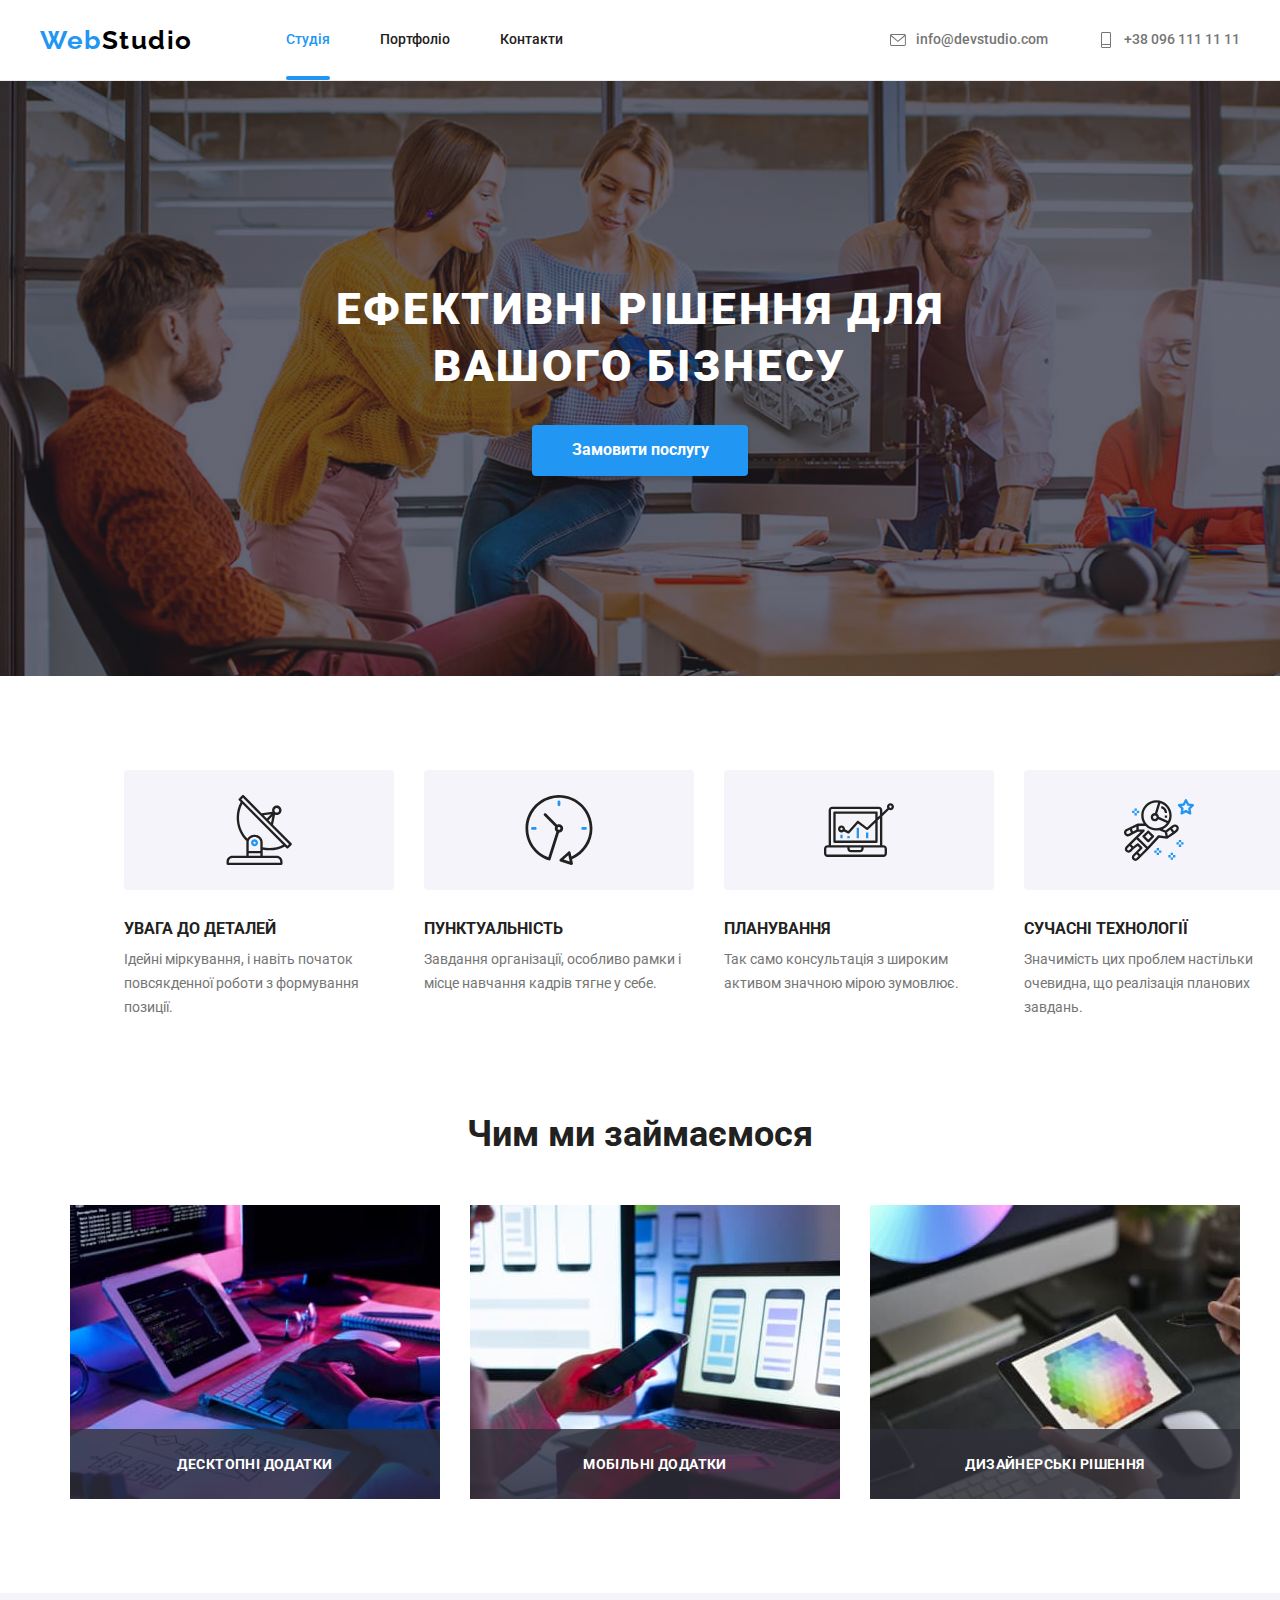
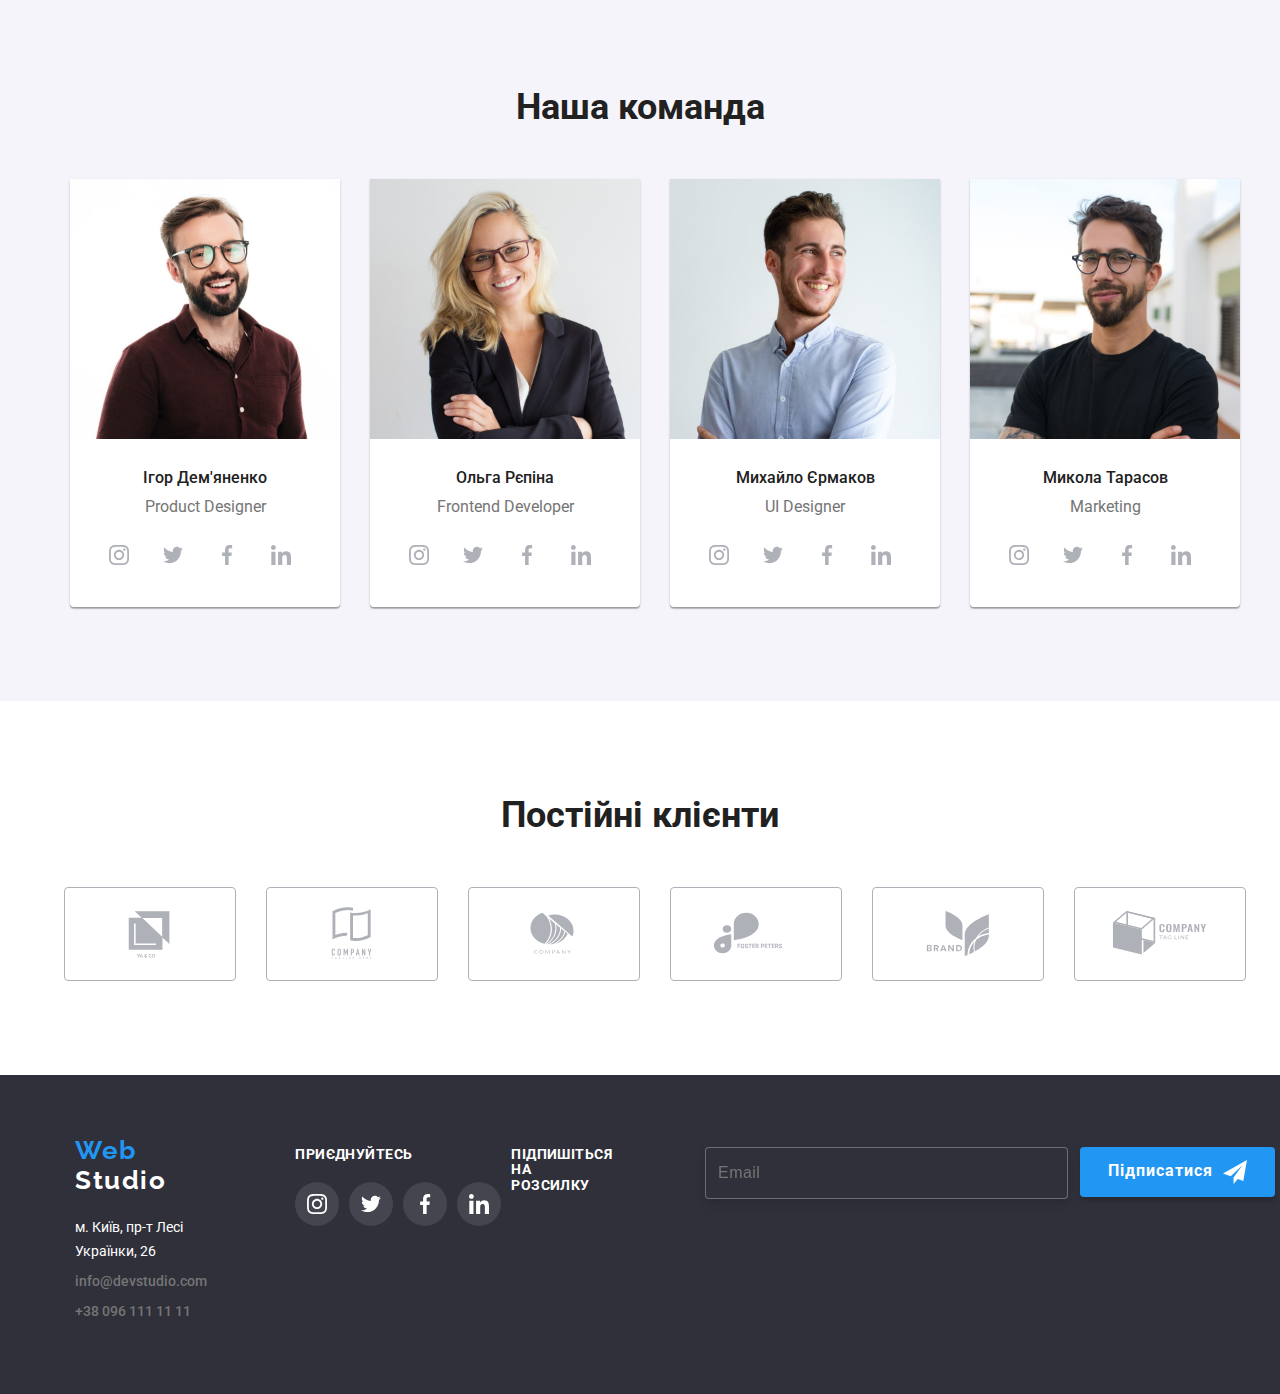
==== index.html @ 4f71681f "update files" ====
<!DOCTYPE html>
<html lang="en">

<head>
    <meta charset="UTF-8">
    <meta http-equiv="X-UA-Compatible" content="IE=edge">
    <meta name="viewport" content="width=device-width, initial-scale=1.0">
    <link rel="preconnect" href="https://fonts.googleapis.com">
    <link rel="preconnect" href="https://fonts.gstatic.com" crossorigin>
    <link
        href="https://fonts.googleapis.com/css2?family=Raleway:wght@700&family=Roboto:wght@400;500;700;900&display=swap"
        rel="stylesheet">
    <title>Document</title>
    <link rel="stylesheet" href="./css/styles.css">
    <link rel="stylesheet" href="./css/normalise.css">
</head>

<body>
    <!--ШАПКА САЙТУ-->
    <header class="header">
        <div class="container flex-container">
            <nav class="flex-container">

                <a href="index.html" class="logo"><span class="logo-accent">Web</span>Studio</a>


                <ul class="site-nav list">
                    <li class="nav-item"> <a class="nav-link link current item-currents" href="./index.html">Студія</a></li>
                    <li class="nav-item"> <a class="nav-link link item-currents" href="./portfolio.html">Портфоліо</a></li>
                    <li class="nav-item"> <a class="nav-link link item-currents" href="">Контакти</a></li>
                </ul>
            </nav>
            <div class="nav-contacts">
                <ul class="contacts-header list">

                    <li class="social-item-header header-mail">
                        <a class="nav-contacts link" href="mailto:info@devstudio.com">

                            <svg viewBox="0 0 100 100" width="16">
                                <use xlink:href="./images1/sprite.svg#icon-mail"></use>
                            </svg>info@devstudio.com

                        </a>
                    </li>


                    <li class="social-item-header header-tel">

                        <a class=" nav-contacts link" href="tel:+380961111111">

                            <svg viewBox="0 0 100 100" width="16">
                                <use xlink:href="./images1/sprite.svg#icon-telephone"></use>
                            </svg>+38 096 111 11 11
                        </a>
                    </li>

                </ul>
            </div>

        </div>
    </header>
    <main class="main">
        <!--БЛОК ГЕРОЙ-->

        <section class="banner">
            <div class="container">
                <h1 class="hero-title">Ефективні рішення для вашого бізнесу</h1>
                <button type="button" class="button-hero" data-modal-open >Замовити послугу</button>
            </div>
        </section>

        <!-- FORM -->
        
        <div class="backdrop is-hidden" data-modal>
            <div class="modal">
        
                <button type="button" class="close-button" data-modal-close>
                    <svg viewBox="0 0 100 100" width="11" height="11">
                        <use xlink:href="./images1/sprite.svg#icon-modal-close"></use>
                    </svg>
                </button>
        
                <p class="modal-title">Залиште свої дані, ми вам передзвонимо</p>
        
                <form>
        
                    <div class="form-element">
                        <label class="label" for="name">Ім'я</label>
                        <div class="input-wrap">
        
                            <input class="form-name input-form" type="text" name="name" id="name" />
                            <svg class="input-svg" viewBox="0 0 100 100" width="18" height="18">
                                <use xlink:href="./images1/sprite.svg#icon-form-person"></use>
                            </svg>
                        </div>
        
                    </div>
        
                    <div class="form-element">
                        <label class="label" for="tel">Телефон</label>
                        <div class="input-wrap">
        
                            <input class="form-tel input-form" type="tel" name="tel" id="tel"
                                pattern="+[0-9]{2}-[0-9]{3}-[0-9]{3}-[0-9]{2}-[0-9]{2}" />
                            <svg class="input-svg" viewBox="0 0 100 100" width="18" height="18">
                                <use xlink:href="./images1/sprite.svg#icon-form-phone"></use>
                            </svg>
                        </div>
        
                    </div>
        
                    <div class="form-element">
                        <label class="label" for="mail">Пошта</label>
                        <div class="input-wrap">
        
                            <input class="form-mail input-form" type="email" name="mail" id="mail" />
                            <svg class="input-svg" viewBox="0 0 100 100" width="18" height="18">
                                <use xlink:href="./images1/sprite.svg#icon-form-email"></use>
                            </svg>
                        </div>
        
                    </div>
        
                    <div class="form-element">
                        <label class="label" for="search">Коментар</label>
        
                        <textarea class="form-textarea" name="" id="" cols="30" rows="20"
                            placeholder="Введіть текст"></textarea>
        
                    </div>
        
                    <div class="accept">
        
                        <input type="checkbox" name="accept" value="accept" id="accept" class="visually-hidden" />
        
                        <div class="checkbox">
                            <label class="label-accept" for="accept">
                                <svg viewBox="0 0 100 100" width="12">
                                    <use xlink:href="./images1/sprite.svg#icon-tick"></use>
                                </svg>
                        
        
                           <p class="text-in-checkbox">Погоджуюся з розсилкою та приймаю <span>
                            <a class="contract-link link" href="">Умови договору</a> </span></p>

                        </label>
                        </div>
                    </div>
                    
        
                    <button type="submit" class="form-btn">Відправити</button>
        
                    
                </form>
        
        
            </div>
        
        </div>

        <!--ПЕРЕВАГИ-->
        <section class="section">
            <div class="container ">
                <h2 hidden>Переваги</h2>
            </div>
            <ul class="benefits-list">
                <li class="benefits-item">
                    <div class="benefits-svg ">

                        <svg viewBox="0 0 100 100" width="70" class="icon shape-codepen">
                            <use xlink:href="./images1/sprite.svg#icon-antena-1"></use>
                        </svg>

                    </div>

                    <h3 class="title-about">УВАГА ДО ДЕТАЛЕЙ</h3>
                    <p class="description">Ідейні міркування, і навіть початок повсякденної роботи з формування позиції.
                    </p>

                </li>
                <li class="benefits-item">
                    <div class="benefits-svg">

                        <svg viewBox="0 0 100 100" width="70" class="icon shape-codepen">
                            <use xlink:href="./images1/sprite.svg#icon-clock-2"></use>
                        </svg>

                    </div>

                    <h3 class="title-about">ПУНКТУАЛЬНІСТЬ</h3>
                    <p class="description">Завдання організації, особливо рамки і місце навчання кадрів тягне у себе.
                    </p>

                </li>
                <li class="benefits-item">
                    <div class="benefits-svg">

                        <svg viewBox="0 0 100 100" width="70" class="icon shape-codepen">
                            <use xlink:href="./images1/sprite.svg#icon-diagram-3"></use>
                        </svg>

                    </div>

                    <h3 class="title-about">ПЛАНУВАННЯ</h3>
                    <p class="description">Так само консультація з широким активом значною мірою зумовлює.</p>

                </li>

                <li class="benefits-item">
                    <div class="benefits-svg">

                        <svg viewBox="0 0 100 100" width="70" class="icon shape-codepen">
                            <use xlink:href="./images1/sprite.svg#icon-astronaut-4"></use>
                        </svg>

                    </div>

                    <h3 class="title-about">СУЧАСНІ ТЕХНОЛОГІЇ</h3>
                    <p class="description">Значимість цих проблем настільки очевидна, що реалізація планових завдань.
                    </p>

                </li>
            </ul>
            </div>
        </section>
        <!--ЧИМ ЗАЙМАЄМОСЯ-->
        <section class="section-works">
            <div class="container">
                <h2 class="section-title">Чим ми займаємося</h2>

                <ul class="work-list list">
                    <li class="work-item">
                        <div class="work-text"><p class="text-on-photo">ДЕСКТОПНІ ДОДАТКИ</p></div>
                        <img class="card-img" src="./images1/img.jpg" alt=" робота з планшетом " width="370">
                        
                    </li>

                    <li class="work-item">
                        <div class="work-text"><p class="text-on-photo">МОБІЛЬНІ ДОДАТКИ</p></div>

                        <img class="card-img" src="./images1/img2.jpg" alt=" робота з телефоном " width="370">
                        
                    </li>

                    <li class="work-item">
                        <div class="work-text"><p class="text-on-photo">ДИЗАЙНЕРСЬКІ РІШЕННЯ</p></div>

                        <img class="card-img" src="./images1/img3.jpg" alt=" робота з підбором кольорів " width="370">
                        
                    </li>
                </ul>
            </div>
        </section>
        <!--НАША КОМАНДА-->
        <section class="section-team">

            <h2 class="section-title">Наша команда</h2>

            <div class="container">

                <ul class="team-member-list">

                    <li class="team-item">
                        <article class="team-card">
                            <div class="team-card-thumb">
                                <img class="card-img" src="./images1/team-member1.jpg"
                                    alt=" учасник команди Ігор Дем'яненко" width="270">
                            </div>
                            <div class="team-card-content">

                                <h3 class="team-member">Ігор Дем'яненко</h3>

                                <p class="job-education">Product Designer</p>
                                <ul class="team-card-social list">
                                    <li class="social-item">
                                        <a class="social-link link" href="">
                                            <svg viewBox="0 0 100 100" width="20" height="20">
                                                <use xlink:href="./images1/sprite.svg#icon-instagram-1"></use>
                                            </svg>
                                        </a>
                                    </li>
                                    <li class="social-item">
                                        <a class="social-link link" href="">
                                            <svg viewBox="0 0 100 100" width="20" height="20">
                                                <use xlink:href="./images1/sprite.svg#icon-twitter-2"></use>
                                            </svg>
                                        </a>
                                    </li>
                                    <li class="social-item">
                                        <a class=" social-link link" href="">
                                            <svg viewBox="0 0 100 100" width="20" height="20">
                                                <use xlink:href="./images1/sprite.svg#icon-facebook-3"></use>
                                            </svg>
                                        </a>
                                    </li>
                                    <li class="social-item">
                                        <a class="social-link link" href="">
                                            <svg viewBox="0 0 100 100" width="20" height="20">
                                                <use xlink:href="./images1/sprite.svg#icon-linkedin-4"></use>
                                            </svg>
                                        </a>
                                    </li>
                                </ul>

                            </div>
                        </article>
                    </li>


                    <li class="team-item">
                        <article class="team-card">
                            <div class="card-thumb">
                                <img class="card-img" src="./images1/team-member2.jpg"
                                    alt=" учасник команди Ольга Рєпіна" width="270">
                            </div>
                            <div class="team-card-content">

                                <h3 class="team-member">Ольга Рєпіна</h3>

                                <p class="job-education">Frontend Developer</p>
                                <ul class="team-card-social list">
                                    <li class="social-item">
                                        <a class="social-link link" href="">
                                            <svg viewBox="0 0 100 100" width="20" height="20">
                                                <use xlink:href="./images1/sprite.svg#icon-instagram-1"></use>
                                            </svg>
                                        </a>
                                    </li>
                                    <li class="social-item">
                                        <a class="social-link link" href="">
                                            <svg viewBox="0 0 100 100" width="20" height="20">
                                                <use xlink:href="./images1/sprite.svg#icon-twitter-2"></use>
                                            </svg>
                                        </a>
                                    </li>
                                    <li class="social-item">
                                        <a class=" social-link link" href="">
                                            <svg viewBox="0 0 100 100" width="20" height="20">
                                                <use xlink:href="./images1/sprite.svg#icon-facebook-3"></use>
                                            </svg>
                                        </a>
                                    </li>
                                    <li class="social-item">
                                        <a class="social-link link" href="">
                                            <svg viewBox="0 0 100 100" width="20" height="20">
                                                <use xlink:href="./images1/sprite.svg#icon-linkedin-4"></use>
                                            </svg>
                                        </a>
                                    </li>
                                </ul>

                            </div>
                        </article>
                    </li>

                    <li class="team-item">
                        <article class="team-card">
                            <div class="card-thumb">
                                <img class="card-img" src="./images1/team-member3.jpg"
                                    alt=" учасник команди Микола Тарасов" width="270">
                            </div>
                            <div class="team-card-content">

                                <h3 class="team-member">Михайло Єрмаков</h3>

                                <p class="job-education">UI Designer</p>
                                <ul class="team-card-social list">
                                    <li class="social-item">
                                        <a class="social-link link" href="">
                                            <svg viewBox="0 0 100 100" width="20" height="20">
                                                <use xlink:href="./images1/sprite.svg#icon-instagram-1"></use>
                                            </svg>
                                        </a>
                                    </li>
                                    <li class="social-item">
                                        <a class="social-link link" href="">
                                            <svg viewBox="0 0 100 100" width="20" height="20">
                                                <use xlink:href="./images1/sprite.svg#icon-twitter-2"></use>
                                            </svg>
                                        </a>
                                    </li>
                                    <li class="social-item">
                                        <a class=" social-link link" href="">
                                            <svg viewBox="0 0 100 100" width="20" height="20">
                                                <use xlink:href="./images1/sprite.svg#icon-facebook-3"></use>
                                            </svg>
                                        </a>
                                    </li>
                                    <li class="social-item">
                                        <a class="social-link link" href="">
                                            <svg viewBox="0 0 100 100" width="20" height="20">
                                                <use xlink:href="./images1/sprite.svg#icon-linkedin-4"></use>
                                            </svg>
                                        </a>
                                    </li>
                                </ul>

                            </div>
                        </article>
                    </li>

                    <li class="team-item">
                        <article class="team-card">
                            <div class="card-thumb">
                                <img class="card-img" src="./images1/team-member4.jpg"
                                    alt=" учасник команди Михайло Єрмаков" width="270">
                            </div>
                            <div class="team-card-content">

                                <h3 class="team-member">Микола Тарасов</h3>

                                <p class="job-education">Marketing</p>
                                <ul class="team-card-social list">
                                    <li class="social-item">
                                        <a class="social-link link" href="">
                                            <svg viewBox="0 0 100 100" width="20" height="20">
                                                <use xlink:href="./images1/sprite.svg#icon-instagram-1"></use>
                                            </svg>
                                        </a>
                                    </li>
                                    <li class="social-item">
                                        <a class="social-link link" href="">
                                            <svg viewBox="0 0 100 100" width="20" height="20">
                                                <use xlink:href="./images1/sprite.svg#icon-twitter-2"></use>
                                            </svg>
                                        </a>
                                    </li>
                                    <li class="social-item">
                                        <a class=" social-link link" href="">
                                            <svg viewBox="0 0 100 100" width="20" height="20">
                                                <use xlink:href="./images1/sprite.svg#icon-facebook-3"></use>
                                            </svg>
                                        </a>
                                    </li>
                                    <li class="social-item">
                                        <a class="social-link link" href="">
                                            <svg viewBox="0 0 100 100" width="20" height="20">
                                                <use xlink:href="./images1/sprite.svg#icon-linkedin-4"></use>
                                            </svg>
                                        </a>
                                    </li>
                                </ul>

                            </div>
                        </article>
                    </li>

                </ul>

        </section>

        <!--ПОСТІЙНІ КЛІЕНТИ-->
        <section class="section-clients">
            <div class="container">
                <h2 class="section-title">Постійні клієнти</h2>
                <ul class="clients list">
                    <li class="clients-item">
                        <a class="clients-link link" href="">
                            <svg  width="106" height="60">
                                <use xlink:href="./images1/sprite.svg#icon-clients-1"></use>
                            </svg>
                        </a>
                    </li>
                    <li class="clients-item">
                        <a class="clients-link link" href="">
                            <svg width="106" height="60">
                                <use xlink:href="./images1/sprite.svg#icon-clients-2"></use>
                            </svg>
                        </a>
                    </li>
                    <li class="clients-item">
                        <a class="clients-link link" href="">
                            <svg width="106" height="60">
                                <use xlink:href="./images1/sprite.svg#icon-clients-3"></use>
                            </svg>
                        </a>
                    </li>
                    <li class="clients-item">
                        <a class="clients-link link" href="">
                            <svg width="106" height="60">
                                <use xlink:href="./images1/sprite.svg#icon-clients-4"></use>
                            </svg>
                        </a>
                    </li>
                    <li class="clients-item">
                        <a class="clients-link link" href="">
                            <svg width="106" height="60">
                                <use xlink:href="./images1/sprite.svg#icon-clients-5"></use>
                            </svg>
                        </a>
                    </li>
                    <li class="clients-item">
                        <a class="clients-link link" href="">
                            <svg width="106" height="60">
                                <use xlink:href="./images1/sprite.svg#icon-clients-6"></use>
                            </svg>
                        </a>
                    </li>
                </ul>
            </div>
        </section>
    </main>

    <!--ФУТЕР-->

    <footer class="footer">
        <div class="container">
            <div class="footer-flex-wrapper">
                <div class="footer-nav">
                    <a href="index.html" class="logo-footer"> <span class="logo-accent">Web</span> <span
                            class="footer-studio">Studio</span>
                    </a>
                    <address>

                        <ul class="contacts-footer list">
                            <li class="item"> <a
                                    href="https://www.google.com.ua/maps/place/%D0%B1%D1%83%D0%BB.+%D0%9B%D0%B5%D1%81%D0%B8+%D0%A3%D0%BA%D1%80%D0%B0%D0%B8%D0%BD%D0%BA%D0%B8,+26,+%D0%9A%D0%B8%D0%B5%D0%B2,+02000/@50.4265841,30.5361971,17z/data=!3m1!4b1!4m5!3m4!1s0x40d4cf0e033ecbe9:0x57a4dffefec77da0!8m2!3d50.4265807!4d30.5383858?hl=ru"
                                    target="_blank" rel="noopener nofollow noreferrer" class="address">
                                    м. Київ, пр-т Лесі Українки, 26</a></li>
                            <li class="item"><a href="mailto:info@devstudio.com" class="link">info@devstudio.com</a>
                            </li>
                            <li class="item"><a class=" footer-link link" href="tel:+380961111111" >+38 096 111 11 11</a></li>
                        </ul>

                    </address>
                </div>


                <div class="social-footer">
                    <b class="footer-title-form">ПРИЄДНУЙТЕСЬ</b>

                    <div class="social-media">
                        <ul class="team-card-social list">
                            <li class="social-item">
                                <a class="social-footer-link link" href="">
                                    <svg  viewBox="0 0 100 100" width="20" height="20">
                                        <use xlink:href="./images1/sprite.svg#icon-instagram-1"></use>
                                    </svg>
                                </a>
                            </li>
                            <li class="social-item">
                                <a class="social-footer-link link" href="">
                                    <svg  viewBox="0 0 100 100" width="20" height="20">
                                        <use xlink:href="./images1/sprite.svg#icon-twitter-2"></use>
                                    </svg>
                                </a>
                            </li>
                            <li class="social-item">
                                <a class=" social-footer-link link" href="">
                                    <svg viewBox="0 0 100 100" width="20" height="20">
                                        <use xlink:href="./images1/sprite.svg#icon-facebook-3"></use>
                                    </svg>
                                </a>
                            </li>
                            <li class="social-item">
                                <a class="social-footer-link link" href="">
                                    <svg viewBox="0 0 100 100" width="20" height="20">
                                        <use xlink:href="./images1/sprite.svg#icon-linkedin-4"></use>
                                    </svg>
                                </a>
                            </li>
                        </ul>
                    </div>
                </div>
<form class="form-in-footer">
                
                    <b class="footer-title-form">ПІДПИШІТЬСЯ НА РОЗСИЛКУ</b>
                    <div class="footer-form">
                        <label class="label" for="mail"></label>
                        
                        <input class="footer-mail" type="email" name="mail" id="mail" placeholder="Email" />
                        
                        <button type="button" class="footer-btn">Підписатися
                            <svg class="footer-form-svg" viewBox="0 0 100 100" width="24" height="24">
                                <use xlink:href="./images1/sprite.svg#icon-subscribe"></use>
                            </svg>
                        </button>
                    
            </div>
            </form>
        </div>
    </footer>
    
    <script src="./js/modal.js"></script>
    

</body>

</html>
---- css/styles.css ----
/* Шрифты для страницы :
font-family: 'Raleway',
sans-serif;
font-family: 'Roboto',
sans-serif; */
/* ОСНОВНІ ВЛАСТИВОСТІ*/
.page-header {
    font-weight: 500;
}

:root {
    --basic-color: #212121;
    --accent-color: #2196f3;
    --contacts-and-paragraph-color: #757575;
    --logo-color: #000;
    --white-color: #fff;
    --background-hero-and-footer: #2F303A;
    --secondary-bg-color: #F5F4FA;
    --card-set-gap: 30px;
    --border-prtf-img: #EEEEEE;
    --svg-color: #AFB1B8;
    --time-duration: 250ms;
    --cubic-bezier: cubic-bezier(0.4, 0, 0.2, 1);
}

ul {
    list-style: none;
}

body {
    background-color: var(--white-color);
    color: #000000;
    font-size: 14px;
    font-family: 'Roboto', sans-serif;
    margin: 0;
}

address {
    font-style: normal;
}

a {
    text-decoration: none;
    position: relative;
    
}

.container {
    width: 1200px;
    margin-left: auto;
    margin-right: auto;
    padding-left: 15px;
    padding-right: 15px;
}

.section .no-padding {
    padding-top: 0;
    padding-bottom: 0;
}

.section {
    min-width: 1200px;
    padding-top: 94px;
    padding-bottom: 94px;
}

/*СБРОС*/
h1,
h2,
h3,
h4,
h5,
h6,
p,
ul {
    margin: 0;
}

ul {
    padding-left: 0;
}

button {
    padding: 0;
    border: 0;
}

img {
    display: block;
    max-width: 100%;
    height: auto;
}

/* ШАПКА */
.header {
    border-bottom: 1px solid #ECECEC;
}

.header .flex-container {
    display: flex;
    align-items: center;
}

.header-container {
    display: flex;
}

.header .flex-container {
    display: flex;
    align-items: center;
}

/*ЛОГОТИП*/
.logo {
    font-family: 'Raleway', sans-serif;
    font-weight: 700;
    font-size: 26px;
    line-height: 1.19;
    text-decoration: none;
    color: #000000;
    margin-left: 0px;
    margin-right: 0;
    letter-spacing: 0.06em;
}

.logo-accent {
    color: var(--accent-color);
}

/*НАВІГАЦІЯ*/
.header .flex-container {
    display: flex;
    align-items: center;
}

.header .flex-container {
    display: flex;
    align-items: center;
}

.header .site-nav {
    column-gap: 50px;
}

nav.flex-container {
    column-gap: 93px;
}

.nav-item {
    line-height: 0;
}

.site-nav {
    display: flex;
    justify-content: flex-end;
}

.site-nav .link.current {
    color: var(--accent-color);
}

.site-nav .link {
    display: flex;
    color: var(--basic-color);
    font-weight: 500;
    line-height: 1.14;
    text-decoration: none;
}

.site-nav .link:hover,
.site-nav .link:focus {
    color: var(--accent-color);
}

.header .nav-link {
    display: block;
    padding-top: 32px;
    padding-bottom: 32px;
    color: var(--basic-color);
    
    position: relative;
    transition: color var(--time-duration) var(--cubic-bezier);
}

.current::after {
    display: block;
    content: '';
    width: 100%;
    height: 4px;
    background-color: var(--accent-color);
    position: absolute;
    bottom: 0;
    left: 0;
    border-radius: 2px;
}

.header .nav-contacts {
    margin-left: auto;
    color: inherit;
    display: flex;
    column-gap: 10px;
    align-items: center;
}


/*КОНТАКТИ*/
.contacts-header .link {
    color: var(--contacts-and-paragraph-color);
    font-weight: 500;
    line-height: 1.14;
    text-decoration: none;
}

.contacts-header .link:hover,
.contacts-header .link:focus {
    color: var(--accent-color);
}

.contacts-header .address:hover,
.contacts-header .address:focus {
    color: var(--accent-color);
}

.contacts-header .address {
    color: var(--white-color);
    line-height: 1.7;
}

.contacts-header {
    display: flex;
    justify-content: flex-end;
}

.header-tel {
    padding-left: 50px;
}

.social-item-header {
    display: flex;
    justify-content: center;
    align-items: center;
    fill: var(--contacts-and-paragraph-color);
}

.nav-contacts:hover,
.nav-contacts:focus {
    fill: var(--accent-color);
}

.nav-contacts{
    transition: color var(--time-duration) var(--cubic-bezier),
    fill var(--time-duration) var(--cubic-bezier);
}

.site-nav .item {
    margin-right: 50px;
}

.site-nav .item:last-child {
    margin-right: 0;
}

.site-nav .item:not(:last-child) {
    margin-right: 50px;
}

/* ЗАГОЛОВОК ГЕРОЙ */
.banner {
    background-image: linear-gradient(rgba(47, 48, 58, 0.4), rgba(47, 48, 58, 0.4)), url(../images1/hero/slider-img1.png);
    background-color: var(--background-hero-and-footer);
    padding: 200px 0;
    text-align: center;
    background-repeat: no-repeat;
    background-size: cover;
}

.banner .hero-title {
    color: var(--white-color);
    font-weight: 900;
    font-size: 44px;
    line-height: 1.3;
    letter-spacing: 0.06em;
    text-transform: uppercase;
    width: 696px;
    margin-left: auto;
    margin-right: auto;
    margin-bottom: 30px;
}


.button-hero {

    margin: 0 auto;
    padding-bottom: 30px;
    padding: 10px 32px;
    min-width: 216px;
    border-radius: 4px;
    border: 1px solid transparent;
    box-shadow: 0px 4px 4px rgba(0, 0, 0, 0.15);

    background-color: var(--accent-color);
    color: var(--white-color);
    font-family: 'Roboto';
    font-weight: 700;
    font-size: 16px;
    line-height: 1.8;
    cursor: pointer;
    text-align: center;

    transition: fill var(--time-duration) var(--cubic-bezier),
    background-color var(--time-duration) var(--cubic-bezier);

}

.button-hero:hover,
.button-hero :focus {
    background-color: #188CE8;
    box-shadow: 0px 4px 4px rgba(0, 0, 0, 0.15);
    border-radius: 4px;
}


/* ПЕРЕВАГИ */
.benefits-list {
    display: flex;

}

.benefits-svg {
    display: flex;
    justify-content: center;
    align-items: center;
    width: 270px;
    height: 120px;

    background-color: #F5F4FA;
    border-radius: 4px;
}

.benefits-item {
    margin-left: 30px;
}

.description {
    color: var(--contacts-and-paragraph-color);
    line-height: 1.7;
}

.title-about .team-member {
    margin-top: 0;
    margin-bottom: 10px;
}

.title-about {
    padding-bottom: 10px;
    color: var(--basic-color);
    font-weight: 700;
    line-height: 1.1;
    text-transform: uppercase;
}

/* ЧИМ ЗАЙМАЄМОСЯ */
.section-works {
    padding-bottom: 94px;
}

.section-title {
    margin-bottom: 50px;
    color: var(--basic-color);
    font-weight: 700;
    font-size: 36px;
    line-height: 1.16;
    text-align: center;
}

.work-list {
    padding: 0;
    list-style: none;
    display: flex;
    flex-wrap: wrap;
}

.work-list>.work-item {
    display: flex;
    margin-left: 30px;
    flex-basis: calc(100% / 3 - var(--card-set-gap));
    position: relative;
}

.work-list {
    display: flex;
    justify-content: space-between;
}

.list {
    padding: 0;
    margin: 0;
    list-style: none;
}

.text-on-photo{
    position: absolute;
    top: 50%;
    left: 50%;
    transform: translate(-50%, -50%);
    
    font-weight: 700;
    font-size: 14px;
    letter-spacing: 0.03em;
    text-transform: uppercase;
    color: var(--white-color);}

.work-text{
    position: absolute;
    
    width: 370px;
    height: 70px;
    background: rgba(47, 48, 58, 0.8);
    bottom: 0%; }

/* НАША КОМАНДА */
.benefits-svg {
    display: flex;
    justify-content: center;
    align-items: center;
    margin-bottom: 30px;
    border-radius: 4px;
    background-color: #F5F4FA;
}

.section-team {
    padding-top: 94px;
    padding-bottom: 94px;
}

.team-item {
    display: flex;
    margin-left: 30px;
}

.team-member-list {
    display: flex;
    margin-top: 0;
    margin-bottom: 0;
}

.team-member-list>.item {
    display: flex;
    margin-top: calc(-1 * var(--card-set-gap));
    margin-left: var(--card-set-gap);
    flex-basis: calc(100% / 4 - var(--card-set-gap));
    padding-top: 50px;
    padding-bottom: 94px;
}

.team-card-content {
    padding-top: 30px;
    padding-bottom: 30px;
}

.team-member {
    margin-bottom: 10px;
    color: var(--basic-color);
    font-weight: 500;
    font-size: 16px;
    line-height: 1.18;
    text-align: center;
}

.job-education {
    margin-top: 0;
    margin-bottom: 16px;
    color: var(--contacts-and-paragraph-color);
    font-size: 16px;
    line-height: 1.18;
    text-align: center;
}

.team-card {
    background: #FFFFFF;
    box-shadow: 0px 1px 3px rgba(0, 0, 0, 0.12), 0px 1px 1px rgba(0, 0, 0, 0.14), 0px 2px 1px rgba(0, 0, 0, 0.2);
    border-radius: 0px 0px 4px 4px;
}

.section-team {
    background-color: var(--secondary-bg-color);
}

.team-member-list {
    padding: 0;
    margin: 0;
    list-style: none;
    display: flex;
}

.team-card-social {
    display: flex;
    justify-content: center;
    align-items: center;
    padding-bottom: 30px;
}

.social-item {
    display: flex;
    justify-content: center;
    align-items: center;
}

.social-link:hover,
.social-link:focus {
    fill: var(--white-color);
    background-color: var(--accent-color);
}

.social-item.item:not(:last-child) {
    margin-right: 10px;
}

.social-item {
    margin-right: 10px;
}

.social-link {
    display: flex;
    width: 44px;
    height: 44px;
    fill: var(--svg-color);
    border: none;
    border-radius: 50%;
    justify-content: center;
    align-items: center;
    transition: fill var(--time-duration) var(--cubic-bezier),
    background-color var(--time-duration) var(--cubic-bezier);

}

/*ПОСТІЙНІ КЛІЄНТИ*/
.section-clients {
    padding-top: 94px;
    padding-bottom: 94px;
}

.clients-item {
    margin-left: 30px;
    fill: var(--svg-color);
}

.clients-link {
    display: block;
    display: flex;
    justify-content: center;
    align-items: center;
    width: 170px;
    height: 92px;

    border: 1px solid var(--svg-color);
    border-radius: 4px;
    fill: var(--svg-color);
    transition: fill var(--time-duration) var(--cubic-bezier),
    border var(--time-duration) var(--cubic-bezier);
}

.clients {
    display: flex;
    justify-content: center;
    align-items: center;
}

.clients-link:hover,
.clients-link:focus {
    fill: var(--accent-color);
    border: 1px solid var(--accent-color);
    border-radius: 4px;
}

/*ПОРТФОЛІО*/

/* СПИСОК КНОПОК */
.section-portfolio {
    justify-content: center;
    margin-bottom: 50px;
    padding-top: 94px;
    margin-bottom: 50px;
}

.nav-prtf-button {
    display: flex;
    justify-content: center;
}

.portfolio-btn {
    margin-bottom: 34px;
    padding: 6px 22px;
    border: 4px solid transparent;
    border-radius: 4px;
    font-family: inherit;
    font-size: 16px;
    font-weight: 500;
    line-height: 1.6;
    color: var(--basic-color);
    cursor: pointer;
    background: #F5F4FA;
    transition: color var(--time-duration) var(--cubic-bezier),
    background-color var(--time-duration) var(--cubic-bezier),
    box-shadow var(--time-duration) var(--cubic-bezier);
    
}

.portfolio-item {
    padding-left: 8px;
    align-items: center;
}

.nav-prtf-button {
    display: flex;
}

.portfolio-btn:hover,
.portfolio-btn:focus {
    background-color: var(--accent-color);
    color: var(--white-color);
    border: none;
    border: 4px solid transparent;
    box-shadow: 0px 3px 1px rgba(0, 0, 0, 0.1), 0px 1px 2px rgba(0, 0, 0, 0.08),
        0px 2px 2px rgba(0, 0, 0, 0.12);
}

/* БЛОК З РОБОТАМИ */
.card-set {
    margin-bottom: 30px;
    list-style: none;
    gap: 30px;
    display: flex;
    flex-wrap: wrap;
}

.card:hover,
.card:focus {
    display: block;
    box-shadow: 0px 1px 1px rgba(0, 0, 0, 0.12), 0px 4px 4px rgba(0, 0, 0, 0.06), 1px 4px 6px rgba(0, 0, 0, 0.16);
}
.card{
    
   transition: box-shadow var(--time-duration) var(--cubic-bezier);
}

.card-set>.card-item {
    display: flex;
}

.card-content {
    padding: 20px 24px;

    border: 1px solid var(--border-prtf-img);
    border-top: none;
}

.card-thumb{
position: relative;
overflow: hidden;

}
.card-thumb img{
    display: block;
}

.card:hover .card-details,
.card:focus .card-details{
    transform: translateY(0);
    transition: transform 500ms;
}

.card-details{
    position: absolute;
    top: 0;
    margin: 0;
    
    display: flex;
    height: 100%;
    padding: 63px 24px;
    font-size: 18px;
    line-height: 1.56;
    letter-spacing: 0.03em;
    background-color: rgba(33, 150, 243, 0.9);
    color: var(--white-color);


    transform: translateY(100%);
    transition: transform 500ms;
        
}
.header-cards {
    color: var(--basic-color);
    font-weight: 700;
    font-size: 18px;
    line-height: 2;
}

.paragraph-caption {
    margin-top: 4px;
    color: var(--contacts-and-paragraph-color);
    font-size: 16px;
    line-height: 1.8;
    text-decoration: none;
}

.list {
    padding: 0;
    margin: 0;
}

/* ФУТЕР */
.footer {
    padding-top: 60px;
    padding-bottom: 60px;
}

.address {
    margin-top: 20px;
}

.contacts-footer .item {
    min-height: 21px;
}

.contacts-footer .item+.item {
    margin-top: 9px;
}

.link-footer {
    font-family: 'Roboto';
    font-weight: 400;
    font-size: 14px;
    line-height: 1.7;
    text-decoration: none;
    font-style: inherit;
}

.contacts-footer {
    display: block;
}

.contacts-footer .link {
    color: var(--contacts-and-paragraph-color);
    font-weight: 500;
    line-height: 1.14;
    text-decoration: none;
    transition: color var(--time-duration) var(--cubic-bezier),
    background-color var(--time-duration) var(--cubic-bezier);
}

.contacts-footer .link:hover,
.contacts-footer .link:focus {
    color: var(--accent-color);
}

.contacts-footer .address:hover,
.contacts-footer .address:focus {
    color: var(--accent-color);
}

.contacts-footer .address {
    color: var(--white-color);
    line-height: 1.7;
    transition: color var(--time-duration) var(--cubic-bezier),
    background-color var(--time-duration) var(--cubic-bezier);
}

.logo-footer {
    display: block;
    margin-bottom: 20px;
    font-family: 'Raleway', sans-serif;
    font-weight: 700;
    font-size: 26px;
    line-height: 1.19;
    text-decoration: none;
    color: #000000;
    margin-left: 215px;
    margin-left: 0;
    letter-spacing: 0.06em;
}

.footer {
    background-color: var(--background-hero-and-footer);
    display: block;
    padding: 60px;
}

.footer-nav {
    padding-bottom: 10px;
}

.footer-studio {
    color: var(--white-color);
}

.section {
    padding-right: 94px;
    padding-left: 94px;
}

.social-footer {
    margin-left: 70px;
}

.social-footer-link {
    display: flex;
    width: 44px;
    height: 44px;
    border: none;
    border-radius: 50%;
    justify-content: center;
    align-items: center;
    fill: var(--white-color);
    background: rgba(255, 255, 255, 0.1);

    transition: fill var(--time-duration) var(--cubic-bezier),
    background-color var(--time-duration) var(--cubic-bezier);
}

.social-footer-link:hover,
.social-footer-link:focus {
    fill: var(--white-color);
    background-color: var(--accent-color);

}

.footer-flex-wrapper {
    display: flex;
    align-items: baseline;
}

.social-media {
    margin-top: 20px;
}

/* FOOTER-FORM */
.subscription-form {
    width: 570px;
    margin-left: 93px;
}
.footer-mail{
    padding: 0;

}




/* MODAL */
.backdrop{
    position: fixed;
    top: 0;
    left: 0;

    width: 100%;
    height: 100vh;
    background-color: rgba(0, 0, 0, 0.2);
    transition: var(--time-duration) var(--cubic-bezier);
}

.modal{
    position: absolute;
    padding: 40px 40px;
    top: 50%;
    left: 50%;
    transform: translate(-50%,-50%);
    background-color: var(--white-color);

    width: 528px;
    height: 581px;

}
.modal-title{
    
    display: flex;
    justify-content: center;
    align-items: center;

    font-weight: 700;
    font-size: 20px;
    line-height: 1.15px;
    letter-spacing: 0.03em;
    
    color: var(--basic-color);
    margin-bottom: 17px;
    margin-top: 20px;
    
}


.close-button{
    display: flex;
    justify-content: center;
    align-items: center;

    position: absolute;
    right: 10px;
    top: 10px;
    width: 24px;
    height: 24px;
   cursor: pointer;

    padding: 6px 6px;
    background: var(--white-color);
    border-radius: 50%;
    border: 1px solid rgba(0, 0, 0, 0.1);
}
.close-button:hover,
.close-button:focus{
    fill: var(--accent-color);
}
 .is-hidden{
    opacity: 0;
    visibility: hidden;
    pointer-events: none;
} 

.no-scroll{
    overflow: hidden;
}


.item-currents {
    transition: fill var(--time-duration) var(--cubic-bezier);
    }

    .svg-transition{
        
        transition: fill var(--time-duration) var(--cubic-bezier);
    }


    /* FORM */

    

    .label {
        
        margin-bottom: 10px;
        font-weight: 400;
        font-size: 12px;
        line-height: 1.16px;

        letter-spacing: 0.01em;
    
        color: var(--contacts-and-paragraph-color);
    }

    .input-wrap{
        position: relative;
        
    }
     .input-svg{
        position: absolute;
        top: 50%;
        left: 50%;
    
        padding: 0 0;
        margin: 0 0;
        padding-bottom: 12px;
        padding-right: 11px;
        top: 50%;
        left: 12px;
        transform: translateY(-50%);
    }

    .input-form{
        margin-bottom: 10px;
        box-sizing: border-box;
        height: 40px;
        padding-left: 42px;
        border: none;
        border: 1px solid rgba(33, 33, 33, 0.2);
        border-radius: 4px;
        width: 100%;
    }

    .footer-mail:focus {
        outline: 1px solid var(--accent-color);
        transition: color var(--time-duration) var(--cubic-bezier);
        
    }
    .footer-btn input:focus + .input-svg{
        fill: var(--accent-color);
        transition: fill var(--time-duration) var(--cubic-bezier);

    }
    

        .form-textarea {
        font-family: 'Roboto';
        font-style: normal;
        font-weight: 400;
        resize: none;
        height: 120px;
        padding-left: 10px;
        border: 1px solid rgba(33, 33, 33, 0.2);
        border-radius: 4px;
        
        padding-left: 16px;
        padding-top: 12px;
        font-size: 12px;
        line-height: 14px;
        letter-spacing: 0.01em;
        }
   

    .form-textarea:focus {
        outline: 1px solid var(--accent-color);
        transition: color var(--time-duration) var(--cubic-bezier);
    }

    .form-btn{
        
        padding: 30px 52px;
        display: flex;
        align-items: center;
        text-align: center;
        justify-content: center;
        

        font-weight: 700;
        font-size: 16px;
        line-height: 1.9px;
        letter-spacing: 0.06em;
        
        color: var(--white-color);
        background-color: var(--accent-color);
        box-shadow: 0px 4px 4px rgba(0, 0, 0, 0.15);
        border-radius: 4px;
        cursor: pointer;
        transition: color var(--time-duration) var(--cubic-bezier);

        width: 200px;
        height: 50px;
        border: 0;
        margin-top: 30px;
        margin-left: 165px;
    }

    .form-btn:hover,
    .form-btn:focus {
        background-color: #188CE8;
    }

    .checkbox{
        position: relative;
        display: flex;
        align-items: center;
        
        border: 2px solid var(--basic-color);
        width: 14px;
        height: 14px;
        border-radius: 3px;
        margin-top: 20px;
       
    }

    .accept input:checked + .checkbox{
        background: var(--accent-color);
        border: 2px solid var(--accent-color);
        display: flex;
        justify-content: center;
    }


.text-in-checkbox{
    display: flex;
    padding-left: 37px;
    font-weight: 400;
    font-size: 14px;
    line-height: 0.5;
    letter-spacing: 0.03em;
    color: var(--contacts-and-paragraph-color);

}
.label-accept{
    display: flex;
    
    
}

    .visually-hidden{
        position: absolute;
        margin: -1px;
        clip-path: inset(50%);
        clip: rect(0 0 0 0);
        overflow: hidden;
        width: 1px;
        height: 1px;
        white-space: nowrap;
        border: 0;
        padding: 0;

    }
    .contract-link{
        color: var(--accent-color);
  

    }
    .text-in-checkbox a::before{
        content: '';
        bottom: 0;
        left: 0;
        width: 100%;
        position: absolute;
        height: 1px;
        background-color: var(--accent-color);
    }
.label{
        cursor: default;
        display: flex;
        position: absolute;
}

/* FOOTER FORM */
.form-in-footer{
    display: flex;
}
.footer-form{
    display: flex;
    margin-left: 93px;
    text-transform: uppercase;
    width: 570px;

}
.footer-mail{
    margin-bottom: 20px; 
}

.footer-mail {
    display: flex;
    padding-left: 12px;
    color: var(--white-color);
    font-size: 16px;
    line-height: 1.25;
    letter-spacing: 0.03em;
    width: 358px;
    height: 50px;
    background-color: var(--background-hero-and-footer);
    border: 1px solid rgba(255, 255, 255, 0.3);
    filter: drop-shadow(0px 4px 4px rgba(0, 0, 0, 0.15));
    border-radius: 4px;
}
.footer-btn:hover,
.footer-btn:focus{
    background-color: #188CE8;
    box-shadow: 0px 4px 4px rgba(0, 0, 0, 0.15);
    border-radius: 4px;
    
}
.footer-title-form {
    align-items: baseline;
    margin-bottom: 20px;
    color: var(--white-color);
    font-family: 'Roboto';
    font-weight: 700;
    font-size: 14px;
    line-height: 1.14;
    letter-spacing: 0.03em;
}

.footer-btn {
    display: flex;
    align-items: center;
    text-align: center;
    justify-content: center;
    letter-spacing: 0.06em;
    margin-left: 12px;
    font-family: 'Roboto';
    font-weight: 700;
    font-size: 16px;
    line-height: 1.8;

    width: 200px;
    height: 50px;
    background-color: var(--accent-color);
    color: var(--white-color);
    box-shadow: 0px 4px 4px rgb(0 0 0 / 15%);
    border-radius: 4px;
    border: 0;
}
.footer-form-svg{
    margin-left: 10px;
}

.tick-wrapper{
position: relative;
    display: flex;
}
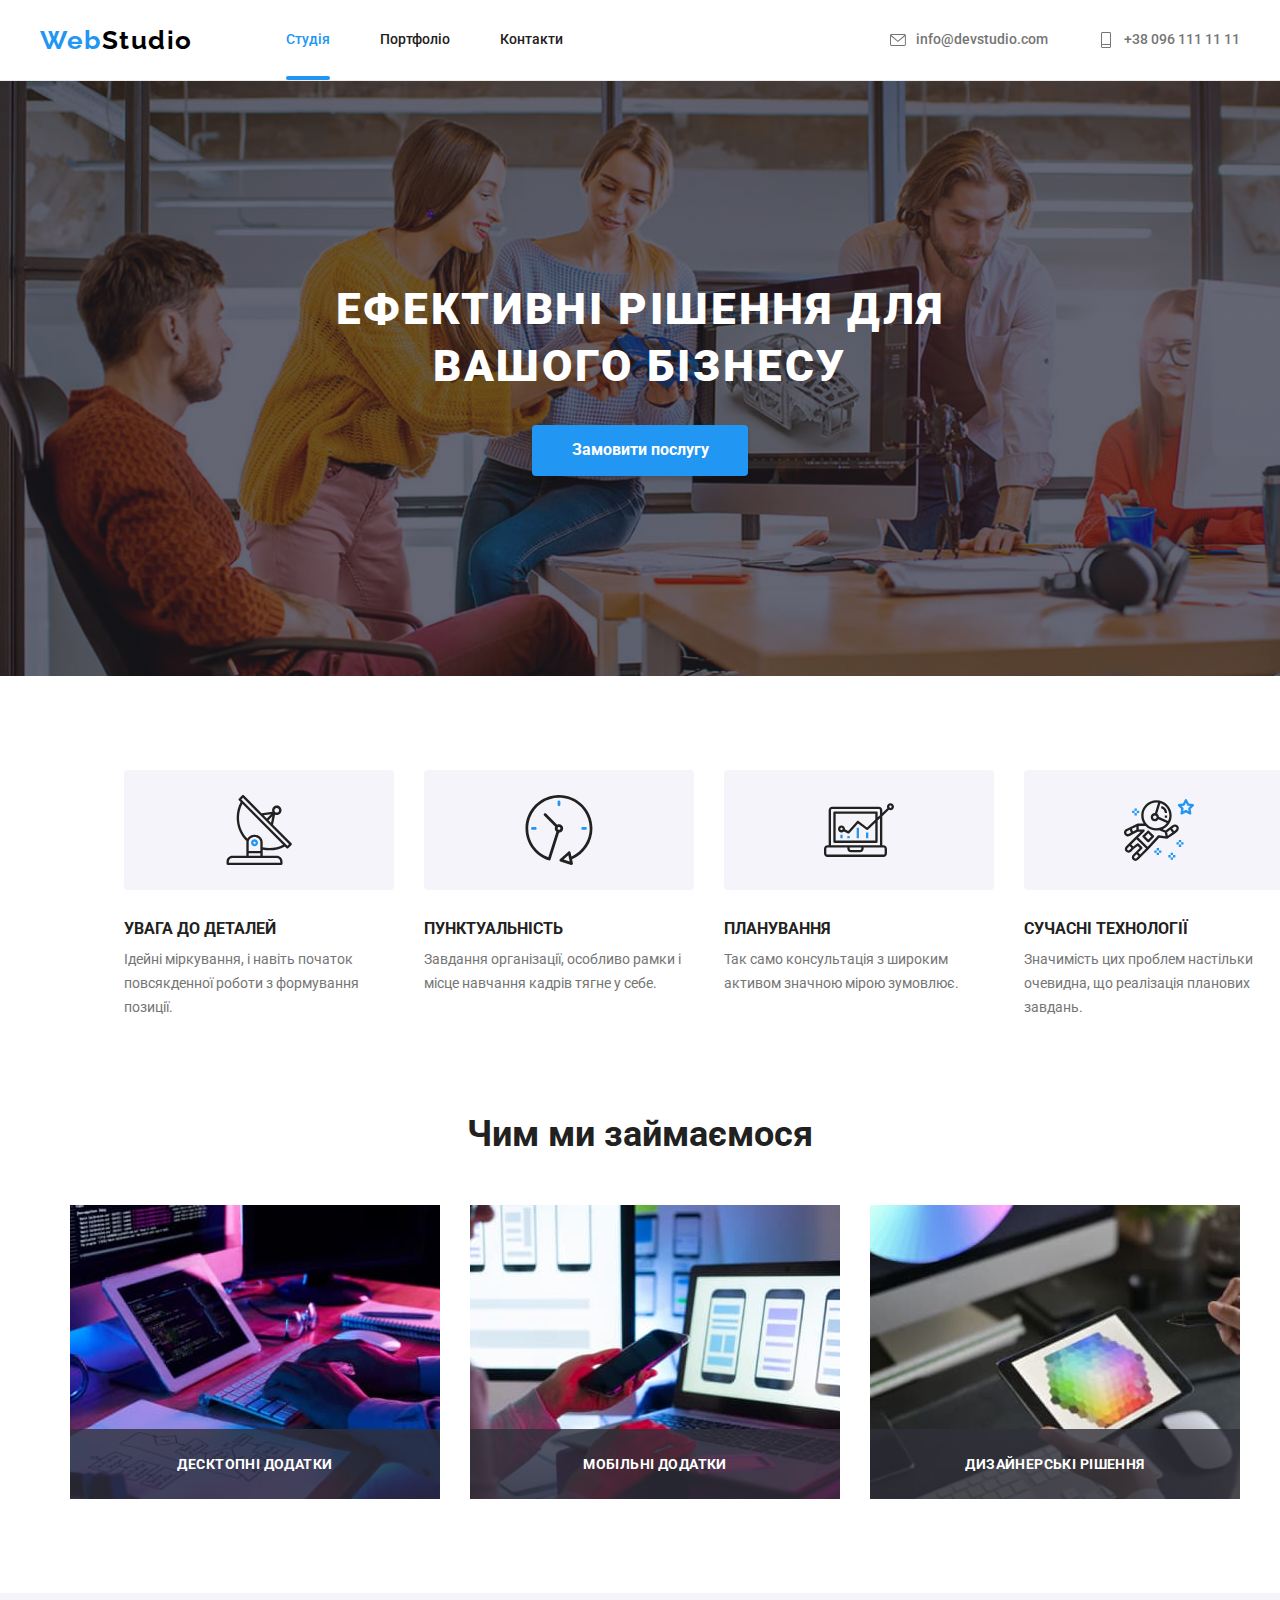
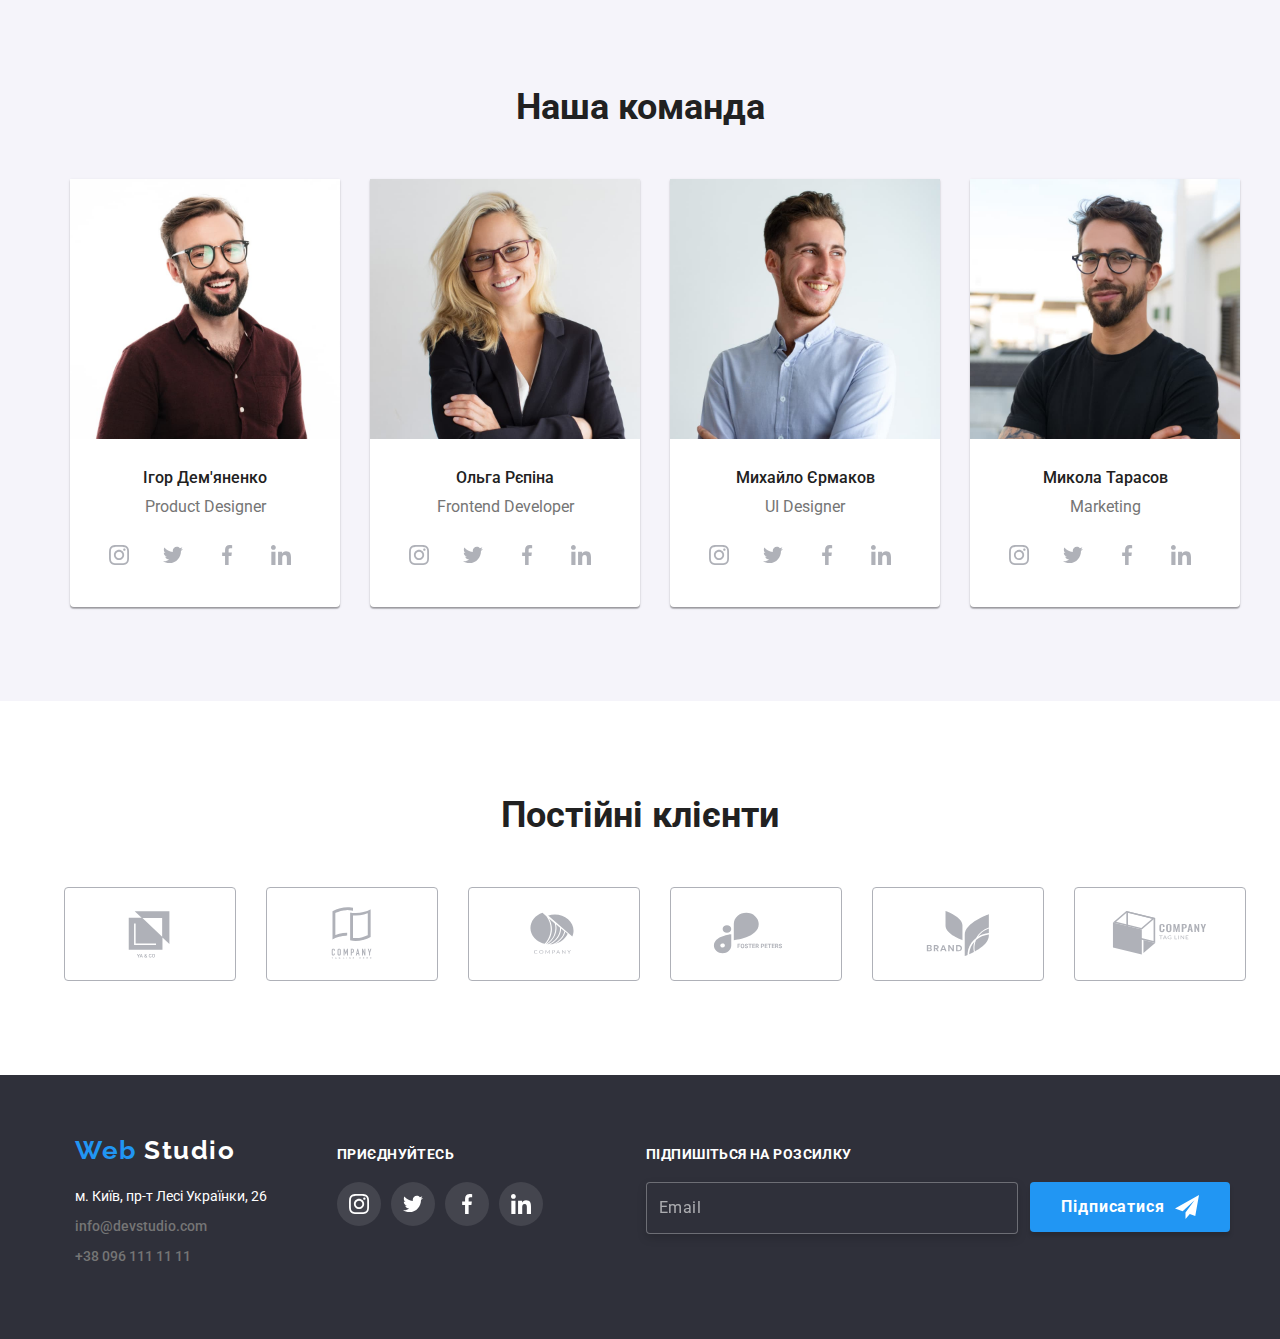
==== commit 1c8a3832: "fix file modal and styles" ====
--- a/index.html
+++ b/index.html
@@ -130,27 +130,20 @@
                     </div>
         
                     <div class="accept">
-        
                         <input type="checkbox" name="accept" value="accept" id="accept" class="visually-hidden" />
-        
                         <div class="checkbox">
                             <label class="label-accept" for="accept">
                                 <svg viewBox="0 0 100 100" width="12">
                                     <use xlink:href="./images1/sprite.svg#icon-tick"></use>
-                                </svg>
-                        
-        
-                           <p class="text-in-checkbox">Погоджуюся з розсилкою та приймаю <span>
-                            <a class="contract-link link" href="">Умови договору</a> </span></p>
+                                </svg><p class="text-in-checkbox">Погоджуюся з розсилкою та приймаю 
+                                    <span><a class="contract-link link" href="">Умови договору</a> </span></p>
 
                         </label>
                         </div>
                     </div>
-                    
         
                     <button type="submit" class="form-btn">Відправити</button>
         
-                    
                 </form>
         
         
@@ -562,10 +555,10 @@
                         </ul>
                     </div>
                 </div>
-<form class="form-in-footer">
-                
+
+                <div class="footer-form">
                     <b class="footer-title-form">ПІДПИШІТЬСЯ НА РОЗСИЛКУ</b>
-                    <div class="footer-form">
+                    <div class="form-element-footer">
                         <label class="label" for="mail"></label>
                         
                         <input class="footer-mail" type="email" name="mail" id="mail" placeholder="Email" />
@@ -575,14 +568,23 @@
                                 <use xlink:href="./images1/sprite.svg#icon-subscribe"></use>
                             </svg>
                         </button>
-                    
-            </div>
-            </form>
+                    </div>
+            </div>
         </div>
     </footer>
     
     <script src="./js/modal.js"></script>
-    
+    <!-- <script>
+        (() => {
+                document.querySelector('.js-speaker-form').addEventListener('submit', e => {
+                    e.preventDefault();
+
+                    new FormData(e.currentTarget).forEach((value, name) =>
+                        console.log(`${name}: ${value}`),
+                    );
+                });
+            })();
+    </script> -->
 
 </body>
 
--- a/css/styles.css
+++ b/css/styles.css
@@ -933,7 +933,11 @@
 
     /* FORM */
 
-    
+    .form-element {
+        display: flex;
+        flex-direction: column;
+        margin-bottom: 15px;
+    }
 
     .label {
         
@@ -976,17 +980,17 @@
         width: 100%;
     }
 
-    .footer-mail:focus {
+    
+    .form-element input:focus {
         outline: 1px solid var(--accent-color);
         transition: color var(--time-duration) var(--cubic-bezier);
         
     }
-    .footer-btn input:focus + .input-svg{
+    .form-element input:focus + .input-svg{
         fill: var(--accent-color);
         transition: fill var(--time-duration) var(--cubic-bezier);
 
     }
-    
 
         .form-textarea {
         font-family: 'Roboto';
@@ -1045,9 +1049,9 @@
     }
 
     .checkbox{
-        position: relative;
         display: flex;
         align-items: center;
+        
         
         border: 2px solid var(--basic-color);
         width: 14px;
@@ -1077,8 +1081,6 @@
 }
 .label-accept{
     display: flex;
-    
-    
 }
 
     .visually-hidden{
@@ -1110,23 +1112,14 @@
     }
 .label{
         cursor: default;
-        display: flex;
-        position: absolute;
 }
 
 /* FOOTER FORM */
-.form-in-footer{
-    display: flex;
-}
 .footer-form{
-    display: flex;
     margin-left: 93px;
+    padding-bottom: 20px;
     text-transform: uppercase;
-    width: 570px;
-
-}
-.footer-mail{
-    margin-bottom: 20px; 
+
 }
 
 .footer-mail {
@@ -1143,6 +1136,14 @@
     filter: drop-shadow(0px 4px 4px rgba(0, 0, 0, 0.15));
     border-radius: 4px;
 }
+
+
+
+.footer-mail input:focus{
+    border: var(--accent-color);
+    outline: 1px solid var(--accent-color);
+    transition: color var(--time-duration) var(--cubic-bezier);}
+
 .footer-btn:hover,
 .footer-btn:focus{
     background-color: #188CE8;
@@ -1150,8 +1151,19 @@
     border-radius: 4px;
     
 }
+.footer-mail::placeholder{
+    font-family: 'Roboto';
+        font-style: normal;
+        font-weight: 400;
+        font-size: 16px;
+        line-height: 1.25;
+        display: flex;
+        align-items: center;
+        letter-spacing: 0.03em;
+color: rgba(255, 255, 255, 0.6);
+}
 .footer-title-form {
-    align-items: baseline;
+    display: flex;
     margin-bottom: 20px;
     color: var(--white-color);
     font-family: 'Roboto';
@@ -1180,12 +1192,23 @@
     box-shadow: 0px 4px 4px rgb(0 0 0 / 15%);
     border-radius: 4px;
     border: 0;
+
+
+}
+
+.footer-btn:hover,
+.footer-btn:focus{
+    background-color: #188CE8;
+    box-shadow: 0px 4px 4px rgba(0, 0, 0, 0.15);
+    border-radius: 4px;
+
 }
 .footer-form-svg{
     margin-left: 10px;
 }
 
-.tick-wrapper{
-position: relative;
-    display: flex;
-}+
+ .form-element-footer {
+     display: flex;
+     margin-bottom: 15px;
+ }